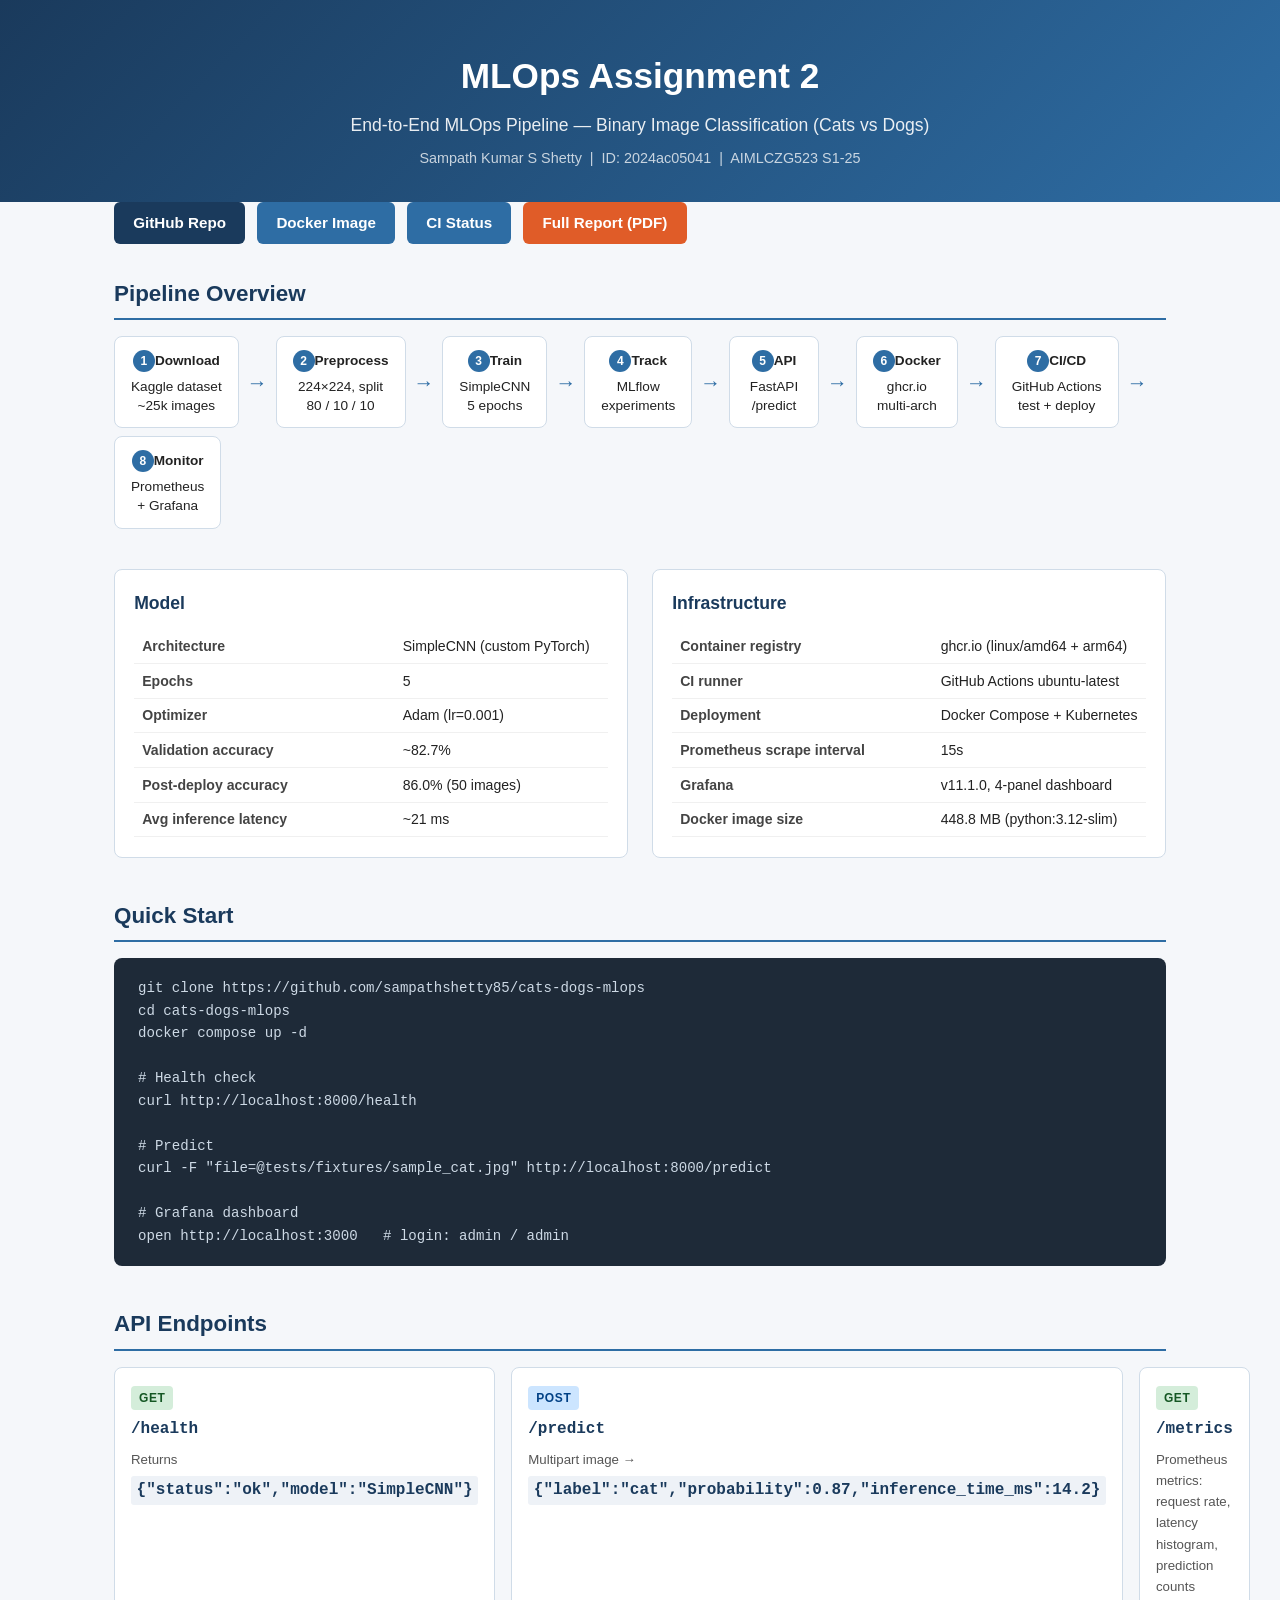
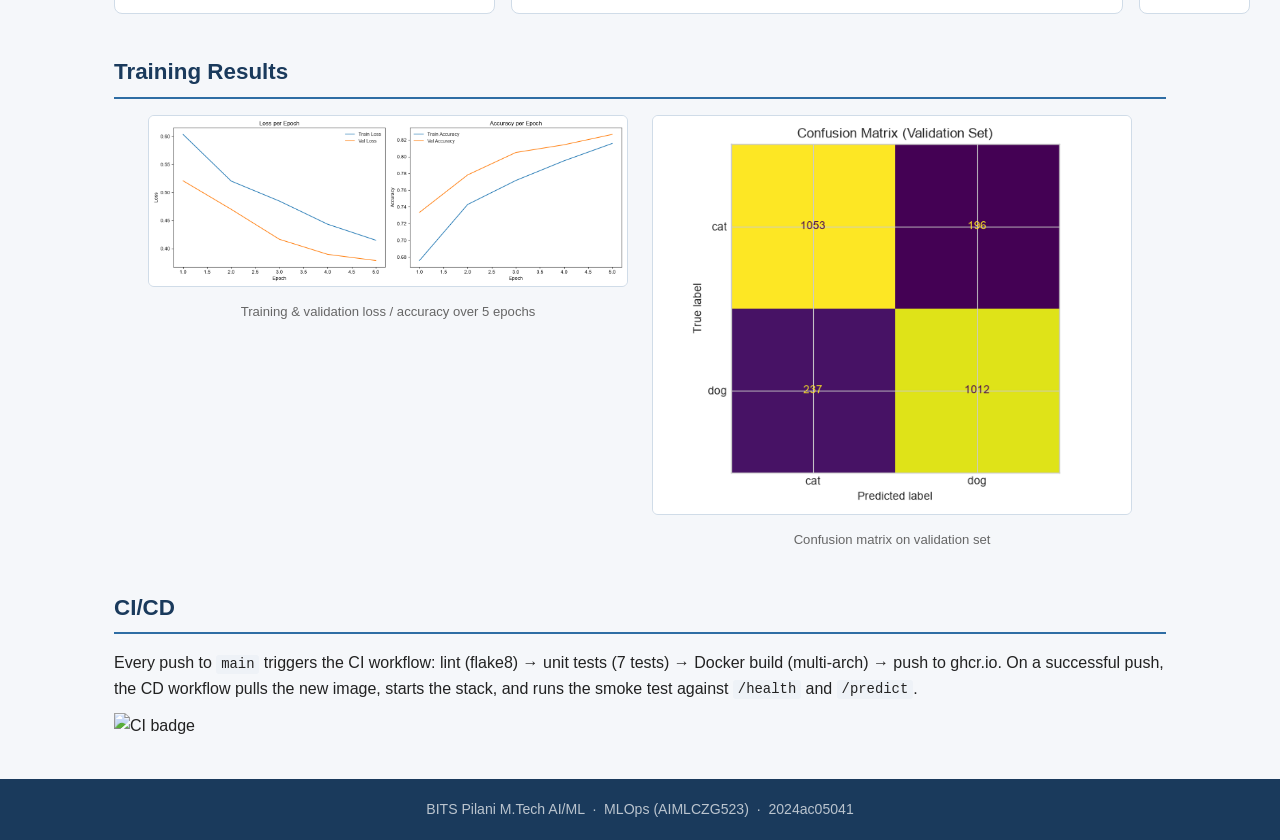
==== docs/index.html @ 4d953331 "Phase H: PDF report, GitHub Pages, and final README - docs/generate_report.py: reportlab-based 11-pa" ====
<!DOCTYPE html>
<html lang="en">
<head>
  <meta charset="UTF-8" />
  <meta name="viewport" content="width=device-width, initial-scale=1.0" />
  <title>MLOps Assignment 2 — Cats vs Dogs Pipeline</title>
  <link rel="stylesheet" href="style.css" />
</head>
<body>
  <header>
    <div class="container">
      <h1>MLOps Assignment 2</h1>
      <p class="subtitle">End-to-End MLOps Pipeline — Binary Image Classification (Cats vs Dogs)</p>
      <p class="meta">Sampath Kumar S Shetty &nbsp;|&nbsp; ID: 2024ac05041 &nbsp;|&nbsp; AIMLCZG523 S1-25</p>
    </div>
  </header>

  <main class="container">

    <section class="links-bar">
      <a href="https://github.com/sampathshetty85/cats-dogs-mlops" class="btn btn-primary" target="_blank">GitHub Repo</a>
      <a href="https://github.com/sampathshetty85/cats-dogs-mlops/pkgs/container/cats-dogs-mlops" class="btn btn-secondary" target="_blank">Docker Image</a>
      <a href="https://github.com/sampathshetty85/cats-dogs-mlops/actions/workflows/ci.yml" class="btn btn-secondary" target="_blank">CI Status</a>
      <a href="report.pdf" class="btn btn-accent" target="_blank">Full Report (PDF)</a>
    </section>

    <section>
      <h2>Pipeline Overview</h2>
      <div class="pipeline">
        <div class="step"><span class="num">1</span><strong>Download</strong><br/>Kaggle dataset<br/>~25k images</div>
        <div class="arrow">→</div>
        <div class="step"><span class="num">2</span><strong>Preprocess</strong><br/>224×224, split<br/>80 / 10 / 10</div>
        <div class="arrow">→</div>
        <div class="step"><span class="num">3</span><strong>Train</strong><br/>SimpleCNN<br/>5 epochs</div>
        <div class="arrow">→</div>
        <div class="step"><span class="num">4</span><strong>Track</strong><br/>MLflow<br/>experiments</div>
        <div class="arrow">→</div>
        <div class="step"><span class="num">5</span><strong>API</strong><br/>FastAPI<br/>/predict</div>
        <div class="arrow">→</div>
        <div class="step"><span class="num">6</span><strong>Docker</strong><br/>ghcr.io<br/>multi-arch</div>
        <div class="arrow">→</div>
        <div class="step"><span class="num">7</span><strong>CI/CD</strong><br/>GitHub Actions<br/>test + deploy</div>
        <div class="arrow">→</div>
        <div class="step"><span class="num">8</span><strong>Monitor</strong><br/>Prometheus<br/>+ Grafana</div>
      </div>
    </section>

    <section class="grid-2">
      <div class="card">
        <h3>Model</h3>
        <table>
          <tr><td>Architecture</td><td>SimpleCNN (custom PyTorch)</td></tr>
          <tr><td>Epochs</td><td>5</td></tr>
          <tr><td>Optimizer</td><td>Adam (lr=0.001)</td></tr>
          <tr><td>Validation accuracy</td><td>~82.7%</td></tr>
          <tr><td>Post-deploy accuracy</td><td>86.0% (50 images)</td></tr>
          <tr><td>Avg inference latency</td><td>~21 ms</td></tr>
        </table>
      </div>
      <div class="card">
        <h3>Infrastructure</h3>
        <table>
          <tr><td>Container registry</td><td>ghcr.io (linux/amd64 + arm64)</td></tr>
          <tr><td>CI runner</td><td>GitHub Actions ubuntu-latest</td></tr>
          <tr><td>Deployment</td><td>Docker Compose + Kubernetes</td></tr>
          <tr><td>Prometheus scrape interval</td><td>15s</td></tr>
          <tr><td>Grafana</td><td>v11.1.0, 4-panel dashboard</td></tr>
          <tr><td>Docker image size</td><td>448.8 MB (python:3.12-slim)</td></tr>
        </table>
      </div>
    </section>

    <section>
      <h2>Quick Start</h2>
      <pre><code>git clone https://github.com/sampathshetty85/cats-dogs-mlops
cd cats-dogs-mlops
docker compose up -d

# Health check
curl http://localhost:8000/health

# Predict
curl -F "file=@tests/fixtures/sample_cat.jpg" http://localhost:8000/predict

# Grafana dashboard
open http://localhost:3000   # login: admin / admin</code></pre>
    </section>

    <section>
      <h2>API Endpoints</h2>
      <div class="grid-3">
        <div class="endpoint">
          <span class="method get">GET</span>
          <code>/health</code>
          <p>Returns <code>{"status":"ok","model":"SimpleCNN"}</code></p>
        </div>
        <div class="endpoint">
          <span class="method post">POST</span>
          <code>/predict</code>
          <p>Multipart image → <code>{"label":"cat","probability":0.87,"inference_time_ms":14.2}</code></p>
        </div>
        <div class="endpoint">
          <span class="method get">GET</span>
          <code>/metrics</code>
          <p>Prometheus metrics: request rate, latency histogram, prediction counts</p>
        </div>
      </div>
    </section>

    <section>
      <h2>Training Results</h2>
      <div class="screenshots">
        <figure>
          <img src="../screenshots/training/loss_curves.png" alt="Loss and accuracy curves" />
          <figcaption>Training &amp; validation loss / accuracy over 5 epochs</figcaption>
        </figure>
        <figure>
          <img src="../screenshots/training/confusion_matrix.png" alt="Confusion matrix" />
          <figcaption>Confusion matrix on validation set</figcaption>
        </figure>
      </div>
    </section>

    <section>
      <h2>CI/CD</h2>
      <p>
        Every push to <code>main</code> triggers the CI workflow: lint (flake8) → unit tests (7 tests) →
        Docker build (multi-arch) → push to ghcr.io. On a successful push, the CD workflow pulls the new
        image, starts the stack, and runs the smoke test against <code>/health</code> and <code>/predict</code>.
      </p>
      <img src="https://github.com/sampathshetty85/cats-dogs-mlops/actions/workflows/ci.yml/badge.svg" alt="CI badge" />
    </section>

  </main>

  <footer>
    <div class="container">
      <p>BITS Pilani M.Tech AI/ML &nbsp;·&nbsp; MLOps (AIMLCZG523) &nbsp;·&nbsp; 2024ac05041</p>
    </div>
  </footer>
</body>
</html>
---- docs/style.css ----
*, *::before, *::after { box-sizing: border-box; margin: 0; padding: 0; }

body {
  font-family: -apple-system, BlinkMacSystemFont, "Segoe UI", Roboto, sans-serif;
  background: #f5f7fa;
  color: #222;
  line-height: 1.6;
}

.container { max-width: 1100px; margin: 0 auto; padding: 0 1.5rem; }

/* Header */
header {
  background: linear-gradient(135deg, #1a3a5c 0%, #2e6da4 100%);
  color: white;
  padding: 3rem 0 2rem;
  text-align: center;
}
header h1 { font-size: 2.2rem; margin-bottom: 0.4rem; }
header .subtitle { font-size: 1.1rem; opacity: 0.9; margin-bottom: 0.5rem; }
header .meta { font-size: 0.9rem; opacity: 0.75; }

/* Main */
main { padding: 2rem 0 3rem; }
section { margin-bottom: 2.5rem; }
section h2 {
  font-size: 1.4rem;
  color: #1a3a5c;
  border-bottom: 2px solid #2e6da4;
  padding-bottom: 0.4rem;
  margin-bottom: 1rem;
}

/* Links bar */
.links-bar { display: flex; flex-wrap: wrap; gap: 0.75rem; margin-bottom: 2rem; }
.btn {
  display: inline-block;
  padding: 0.55rem 1.2rem;
  border-radius: 6px;
  font-size: 0.95rem;
  font-weight: 600;
  text-decoration: none;
  transition: opacity 0.15s;
}
.btn:hover { opacity: 0.85; }
.btn-primary  { background: #1a3a5c; color: white; }
.btn-secondary { background: #2e6da4; color: white; }
.btn-accent   { background: #e05c28; color: white; }

/* Pipeline */
.pipeline {
  display: flex;
  flex-wrap: wrap;
  align-items: center;
  gap: 0.5rem;
}
.step {
  background: white;
  border: 1px solid #d0dce8;
  border-radius: 8px;
  padding: 0.8rem 1rem;
  text-align: center;
  font-size: 0.85rem;
  line-height: 1.4;
  min-width: 90px;
}
.step .num {
  display: inline-block;
  background: #2e6da4;
  color: white;
  border-radius: 50%;
  width: 22px;
  height: 22px;
  line-height: 22px;
  font-size: 0.75rem;
  font-weight: bold;
  margin-bottom: 0.3rem;
}
.arrow { color: #2e6da4; font-size: 1.3rem; font-weight: bold; }

/* Grids */
.grid-2 { display: grid; grid-template-columns: 1fr 1fr; gap: 1.5rem; }
.grid-3 { display: grid; grid-template-columns: repeat(3, 1fr); gap: 1rem; }
@media (max-width: 700px) {
  .grid-2, .grid-3 { grid-template-columns: 1fr; }
  .pipeline { flex-direction: column; }
  .arrow { transform: rotate(90deg); }
}

/* Cards */
.card {
  background: white;
  border-radius: 8px;
  border: 1px solid #d0dce8;
  padding: 1.2rem;
}
.card h3 { color: #1a3a5c; margin-bottom: 0.75rem; font-size: 1.1rem; }
.card table { width: 100%; border-collapse: collapse; font-size: 0.88rem; }
.card td { padding: 0.35rem 0.5rem; border-bottom: 1px solid #f0f0f0; vertical-align: top; }
.card td:first-child { font-weight: 600; width: 55%; color: #444; }

/* Code */
pre {
  background: #1e2a38;
  color: #cdd9e5;
  border-radius: 8px;
  padding: 1.2rem 1.5rem;
  overflow-x: auto;
  font-size: 0.88rem;
  line-height: 1.6;
}
code { font-family: "SFMono-Regular", Consolas, monospace; }
p code {
  background: #eef2f7;
  padding: 0.1em 0.35em;
  border-radius: 3px;
  font-size: 0.87em;
}

/* Endpoints */
.endpoint {
  background: white;
  border: 1px solid #d0dce8;
  border-radius: 8px;
  padding: 1rem;
}
.endpoint code { display: block; font-size: 1rem; margin: 0.4rem 0; color: #1a3a5c; font-weight: 600; }
.endpoint p { font-size: 0.83rem; color: #555; }
.method {
  display: inline-block;
  font-size: 0.75rem;
  font-weight: 700;
  padding: 0.15rem 0.5rem;
  border-radius: 4px;
  letter-spacing: 0.05em;
}
.get  { background: #d4edda; color: #155724; }
.post { background: #cce5ff; color: #004085; }

/* Screenshots */
.screenshots { display: flex; flex-wrap: wrap; gap: 1.5rem; justify-content: center; }
.screenshots figure { text-align: center; max-width: 480px; }
.screenshots img { max-width: 100%; border-radius: 6px; border: 1px solid #d0dce8; }
.screenshots figcaption { font-size: 0.82rem; color: #666; margin-top: 0.4rem; }

/* CI badge */
section img[alt="CI badge"] { margin-top: 0.75rem; display: block; }

/* Footer */
footer {
  background: #1a3a5c;
  color: rgba(255,255,255,0.7);
  text-align: center;
  padding: 1.2rem 0;
  font-size: 0.88rem;
}
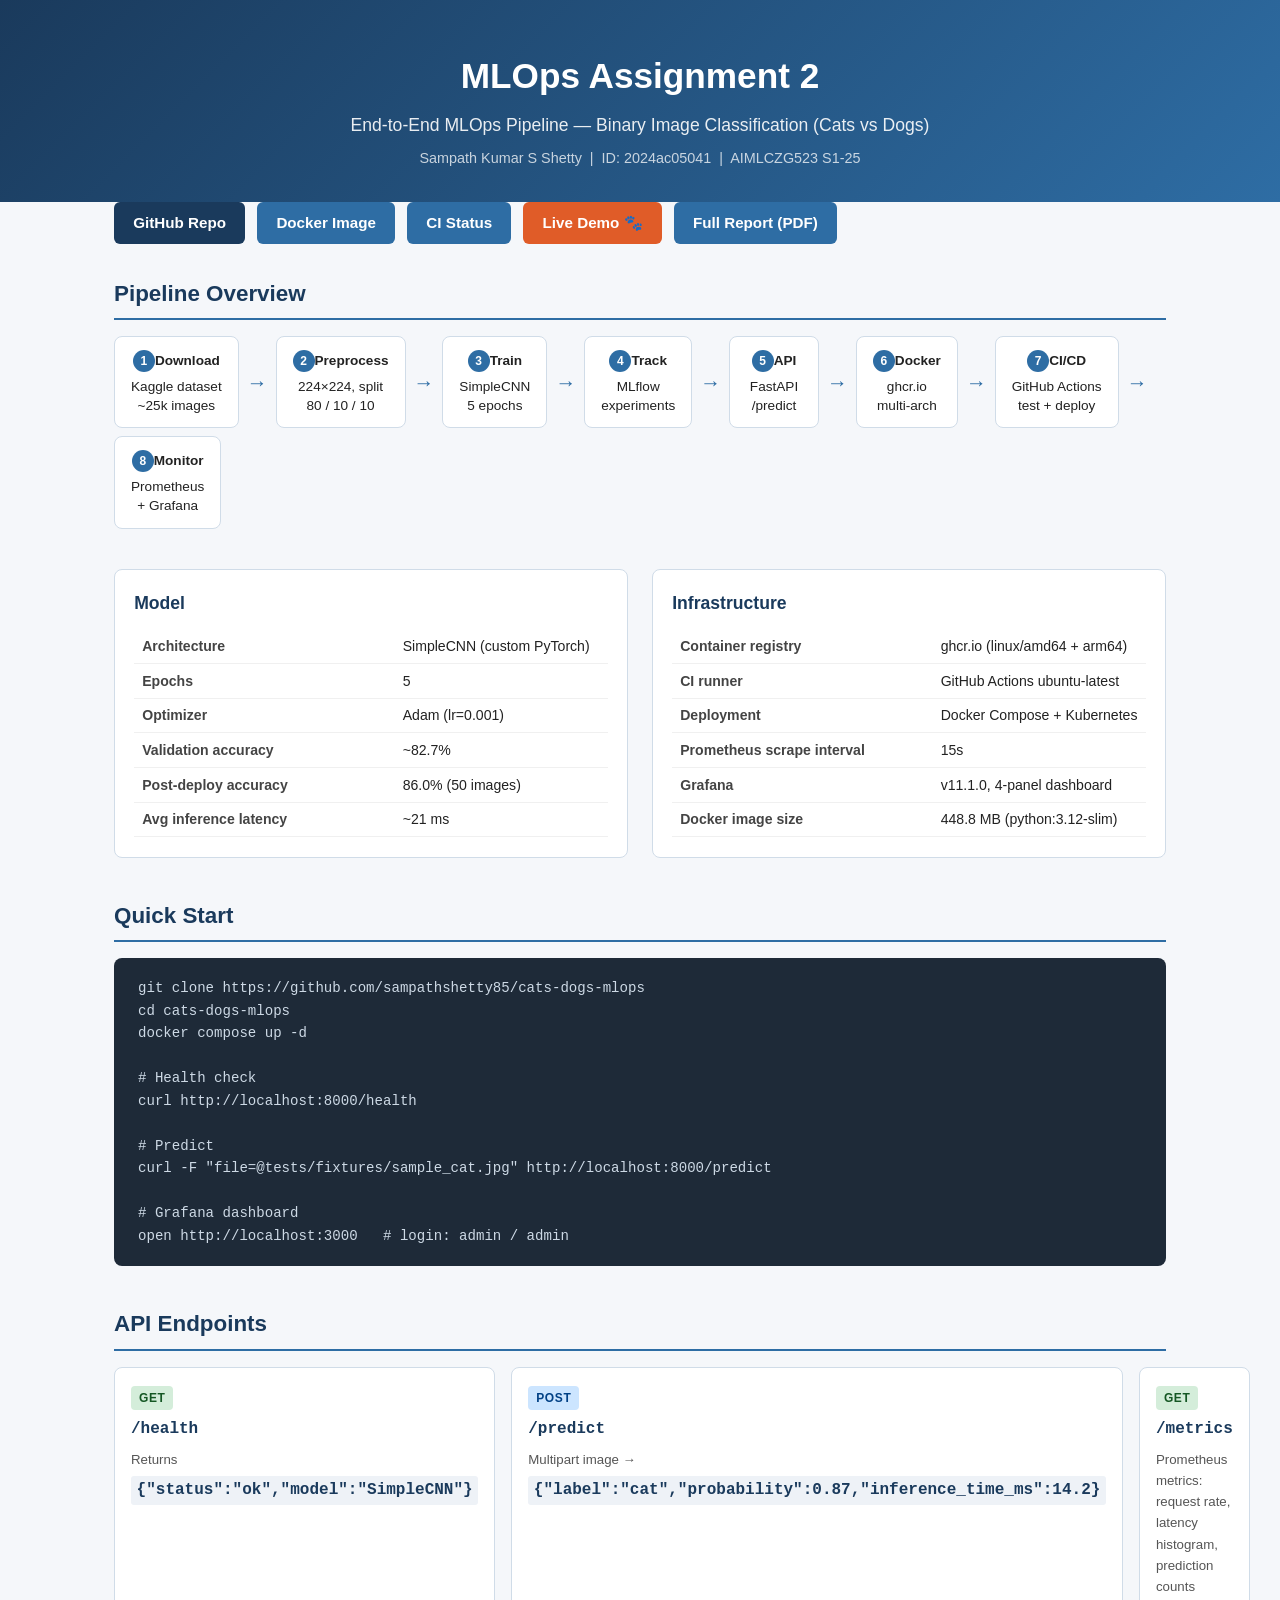
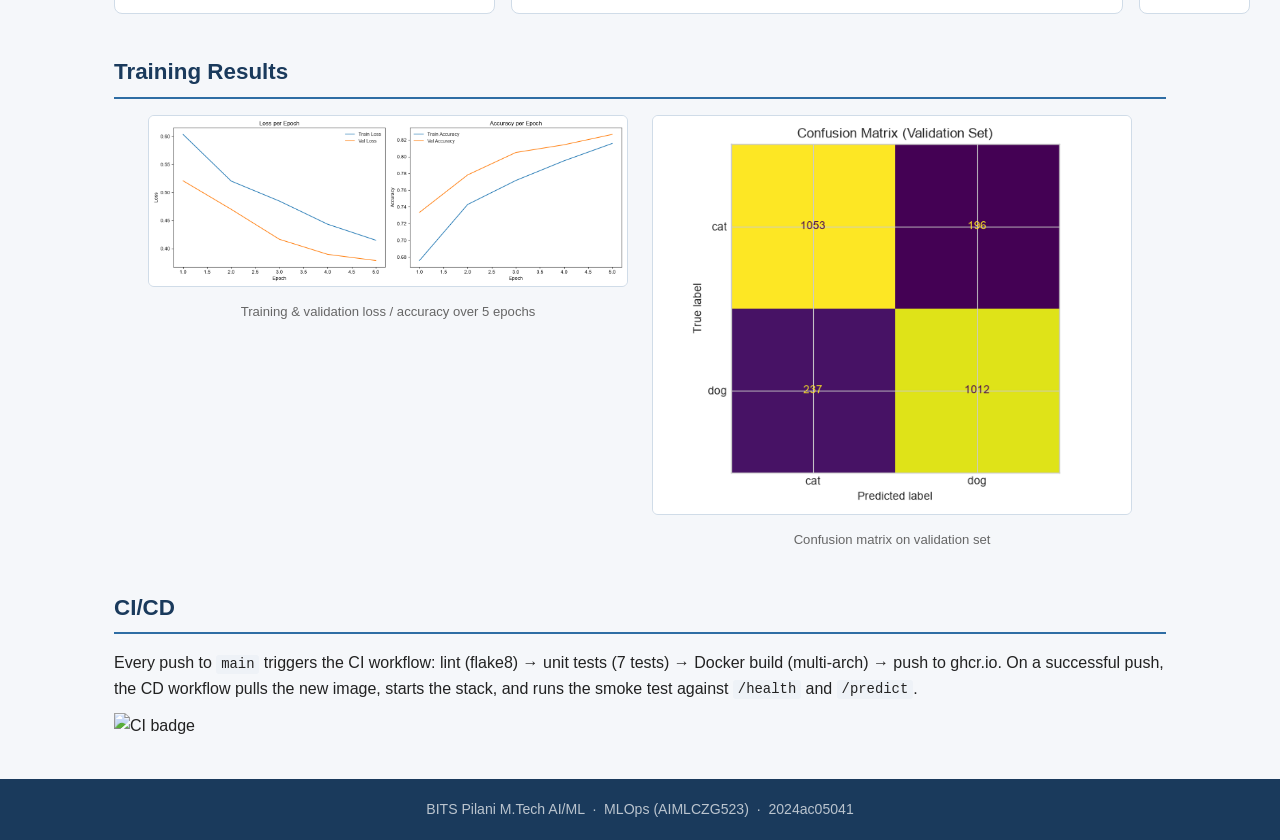
==== commit 5251f88e: "Add PawFinder pet adoption platform demo UI - docs/demo.html: interactive pet adoption platform page" ====
--- a/docs/index.html
+++ b/docs/index.html
@@ -21,7 +21,8 @@
       <a href="https://github.com/sampathshetty85/cats-dogs-mlops" class="btn btn-primary" target="_blank">GitHub Repo</a>
       <a href="https://github.com/sampathshetty85/cats-dogs-mlops/pkgs/container/cats-dogs-mlops" class="btn btn-secondary" target="_blank">Docker Image</a>
       <a href="https://github.com/sampathshetty85/cats-dogs-mlops/actions/workflows/ci.yml" class="btn btn-secondary" target="_blank">CI Status</a>
-      <a href="report.pdf" class="btn btn-accent" target="_blank">Full Report (PDF)</a>
+      <a href="demo.html" class="btn btn-accent">Live Demo 🐾</a>
+      <a href="report.pdf" class="btn btn-secondary" target="_blank">Full Report (PDF)</a>
     </section>
 
     <section>
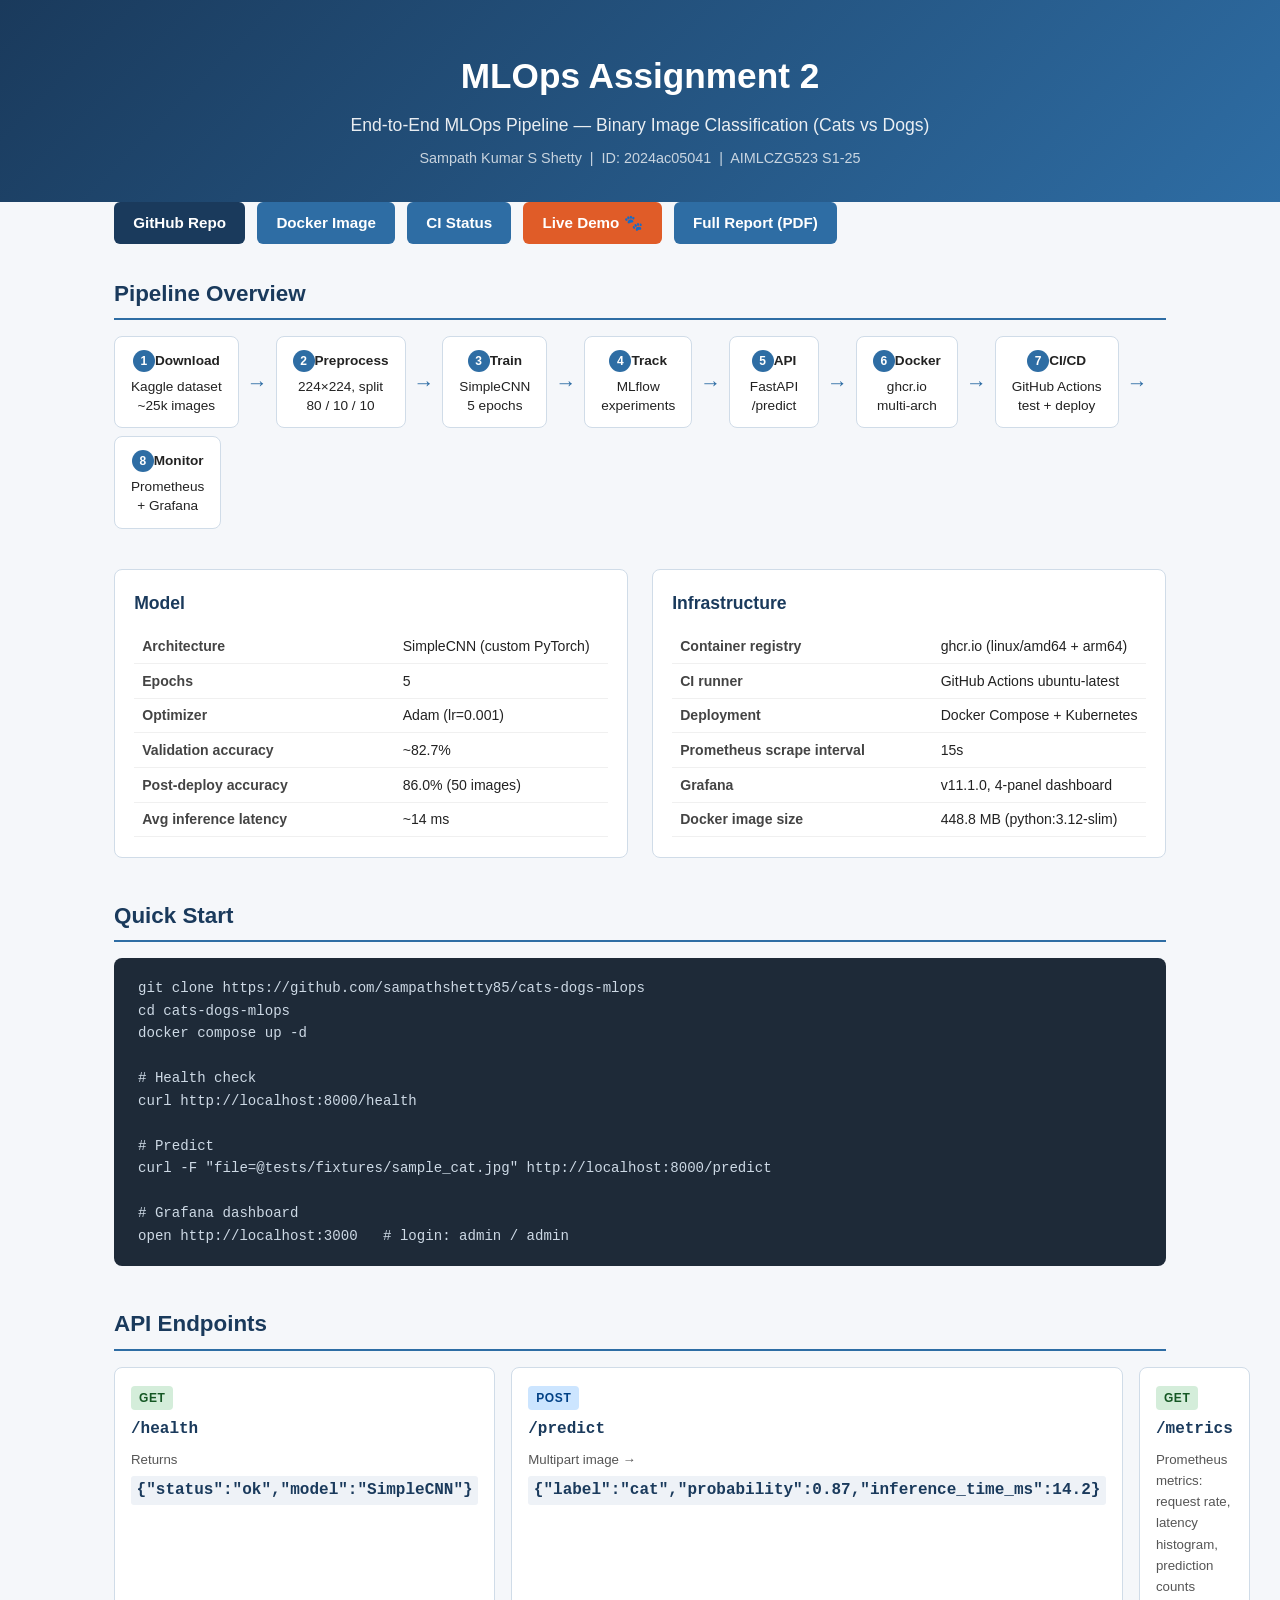
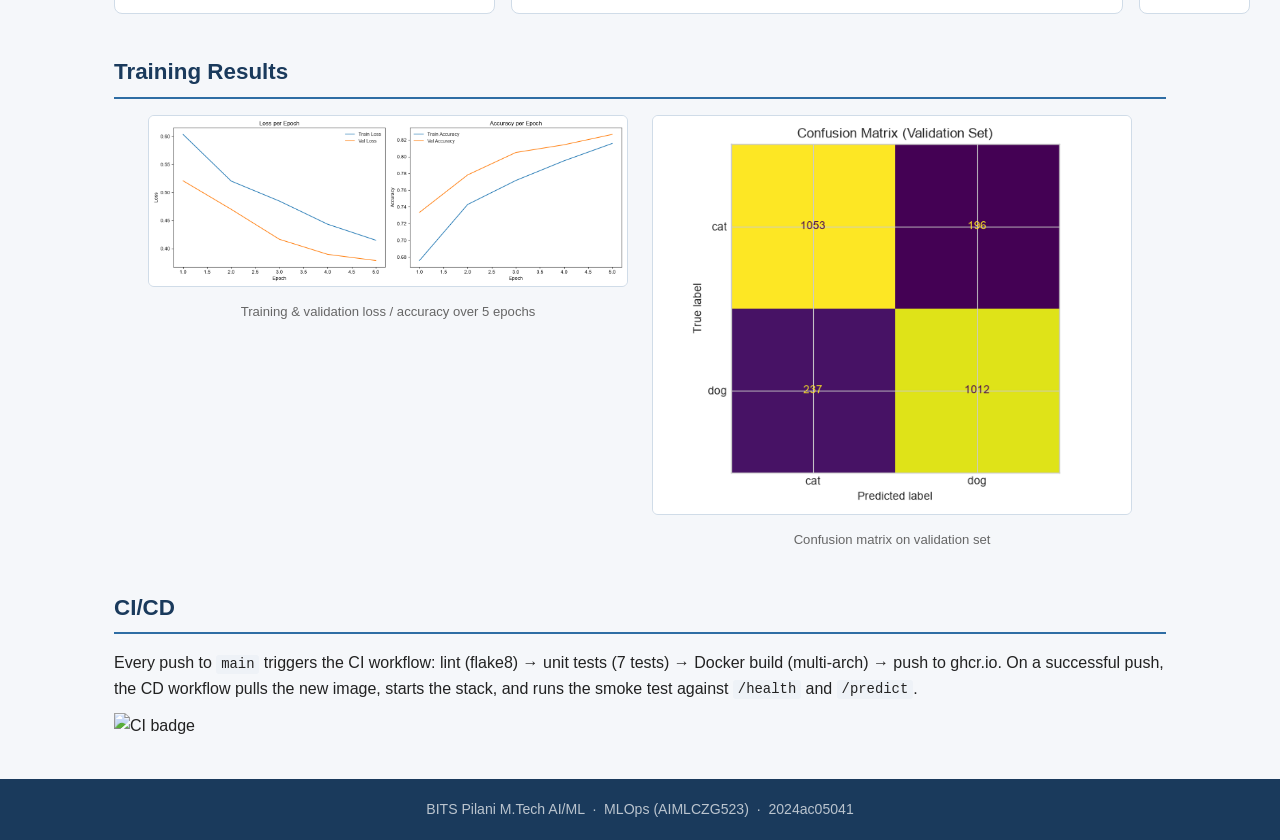
==== commit 98147ac9: "Refactor: centralise constants, fix train.py bugs, cleanup docs and infra - Add src/config.py with s" ====
--- a/docs/index.html
+++ b/docs/index.html
@@ -55,7 +55,7 @@
           <tr><td>Optimizer</td><td>Adam (lr=0.001)</td></tr>
           <tr><td>Validation accuracy</td><td>~82.7%</td></tr>
           <tr><td>Post-deploy accuracy</td><td>86.0% (50 images)</td></tr>
-          <tr><td>Avg inference latency</td><td>~21 ms</td></tr>
+          <tr><td>Avg inference latency</td><td>~14 ms</td></tr>
         </table>
       </div>
       <div class="card">
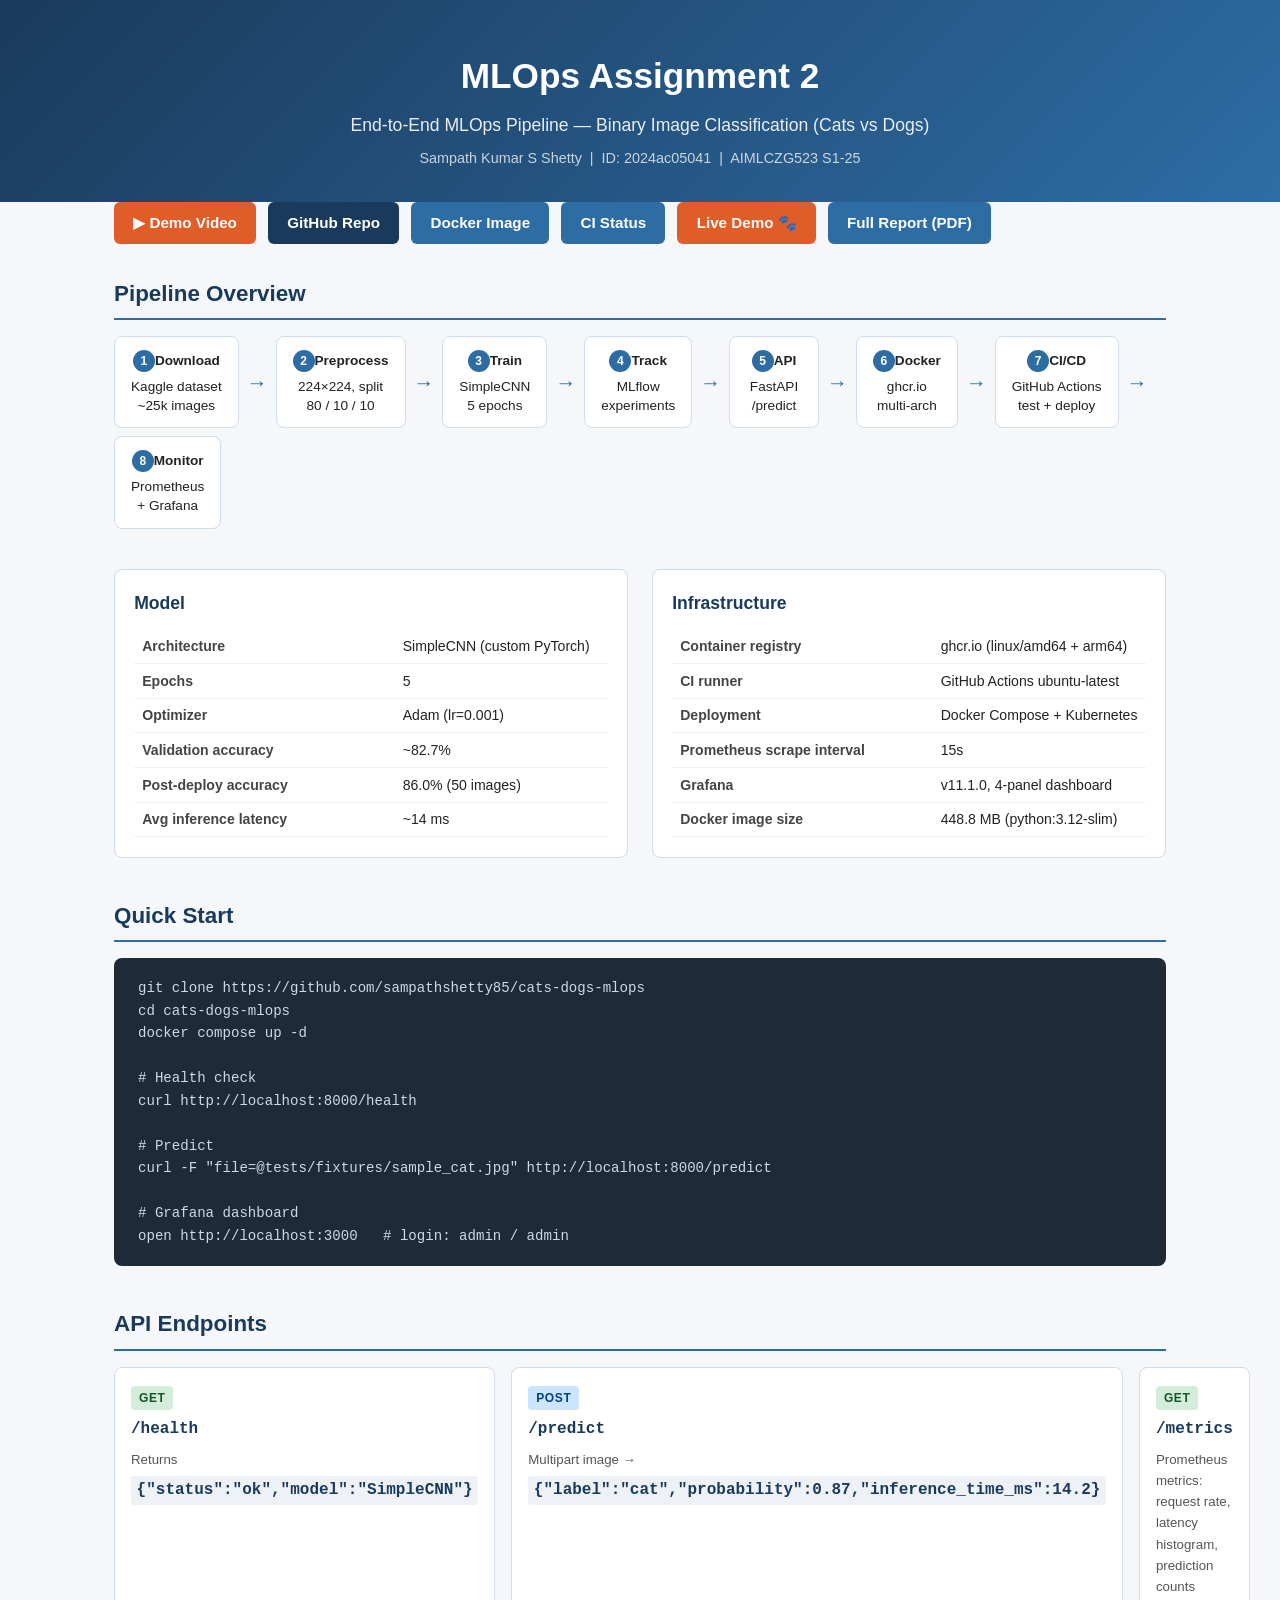
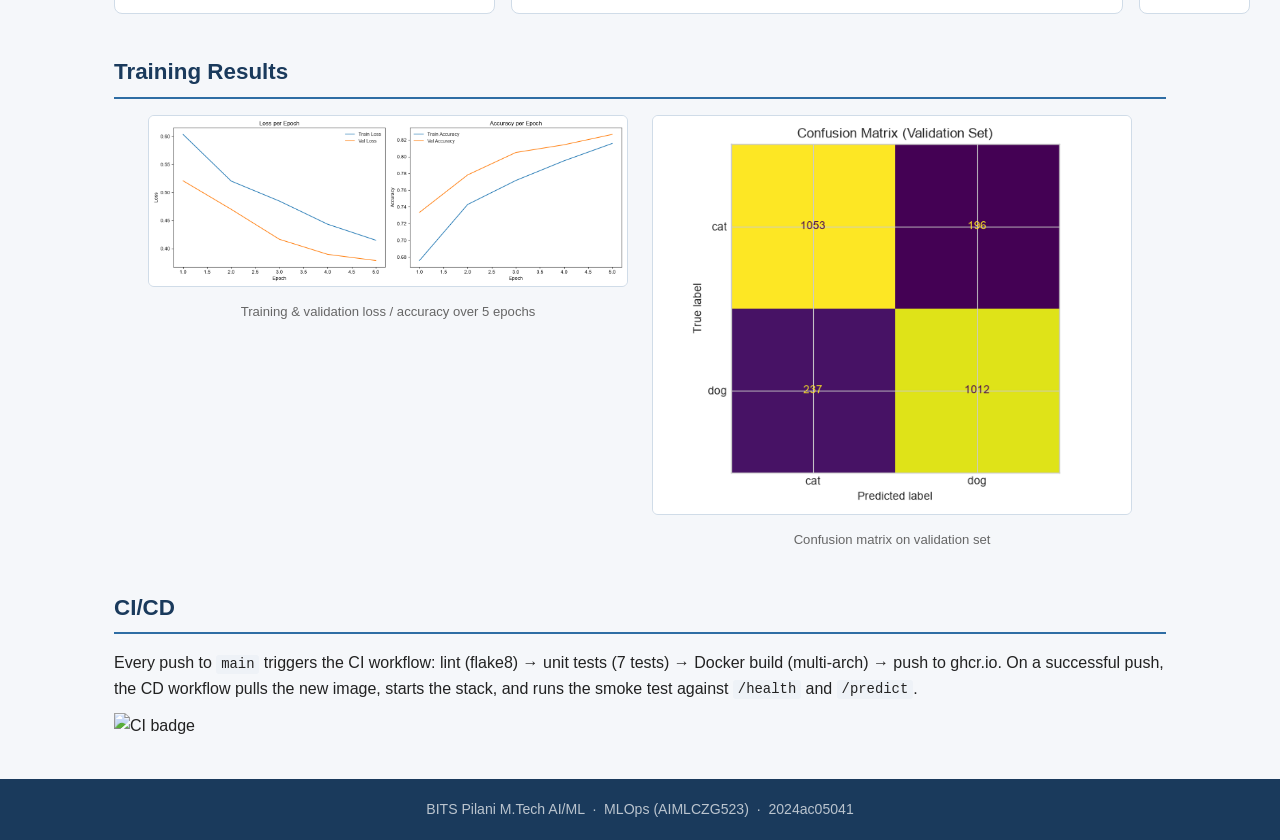
==== commit 0ae0cc46: "Add demo video link to README, PawFinder hero, and index page" ====
--- a/docs/index.html
+++ b/docs/index.html
@@ -18,9 +18,10 @@
   <main class="container">
 
     <section class="links-bar">
-      <a href="https://github.com/sampathshetty85/cats-dogs-mlops" class="btn btn-primary" target="_blank">GitHub Repo</a>
-      <a href="https://github.com/sampathshetty85/cats-dogs-mlops/pkgs/container/cats-dogs-mlops" class="btn btn-secondary" target="_blank">Docker Image</a>
-      <a href="https://github.com/sampathshetty85/cats-dogs-mlops/actions/workflows/ci.yml" class="btn btn-secondary" target="_blank">CI Status</a>
+      <a href="https://youtu.be/SuxLDBvdej8" class="btn btn-accent" target="_blank" rel="noopener">▶ Demo Video</a>
+      <a href="https://github.com/sampathshetty85/cats-dogs-mlops" class="btn btn-primary" target="_blank" rel="noopener">GitHub Repo</a>
+      <a href="https://github.com/sampathshetty85/cats-dogs-mlops/pkgs/container/cats-dogs-mlops" class="btn btn-secondary" target="_blank" rel="noopener">Docker Image</a>
+      <a href="https://github.com/sampathshetty85/cats-dogs-mlops/actions/workflows/ci.yml" class="btn btn-secondary" target="_blank" rel="noopener">CI Status</a>
       <a href="demo.html" class="btn btn-accent">Live Demo 🐾</a>
       <a href="report.pdf" class="btn btn-secondary" target="_blank">Full Report (PDF)</a>
     </section>
